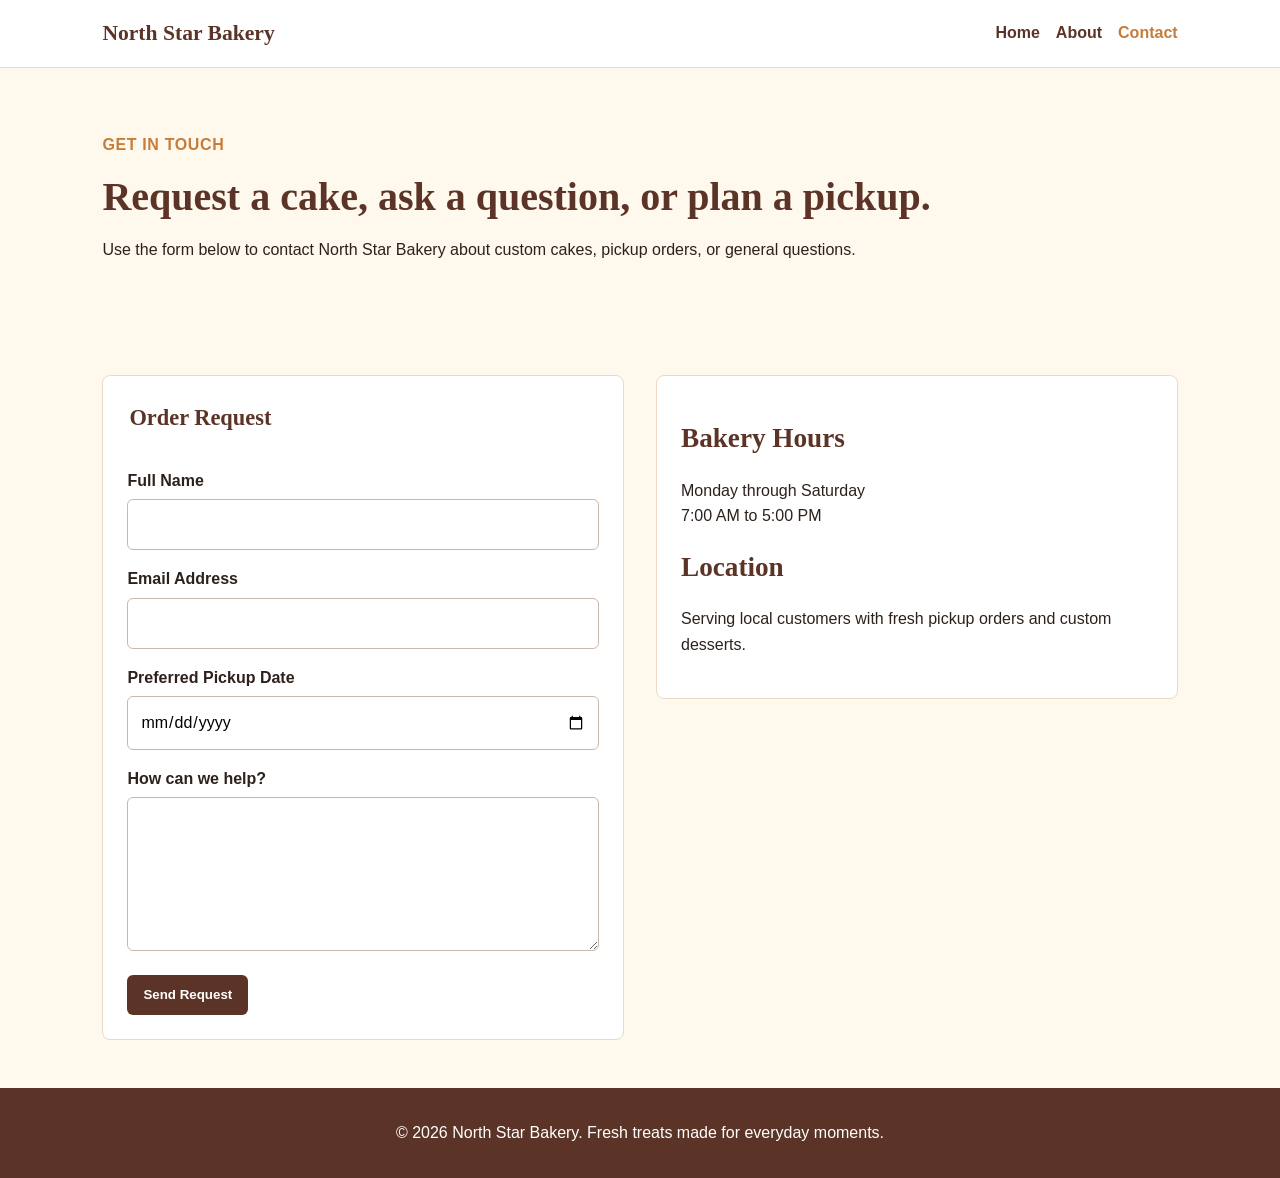
==== contact.html @ 04bd8672 "Add files via upload" ====
<!DOCTYPE html>
<html lang="en">
<head>
  <meta charset="UTF-8">
  <meta name="viewport" content="width=device-width, initial-scale=1.0">
  <title>Contact North Star Bakery</title>
  <link rel="stylesheet" href="style.css">
</head>
<body>
  <header>
    <nav class="navbar" aria-label="Primary navigation">
      <a class="logo" href="index.html">North Star Bakery</a>
      <div class="nav-links">
        <a href="index.html">Home</a>
        <a href="about.html">About</a>
        <a href="contact.html" aria-current="page">Contact</a>
      </div>
    </nav>
  </header>

  <main>
    <section class="page-header">
      <p class="eyebrow">Get in touch</p>
      <h1>Request a cake, ask a question, or plan a pickup.</h1>
      <p>Use the form below to contact North Star Bakery about custom cakes, pickup orders, or general questions.</p>
    </section>

    <section class="section contact-layout">
      <form action="#" method="post">
        <fieldset>
          <legend>Order Request</legend>

          <label for="full-name">Full Name</label>
          <input type="text" id="full-name" name="full-name" required>

          <label for="email">Email Address</label>
          <input type="email" id="email" name="email" required>

          <label for="pickup-date">Preferred Pickup Date</label>
          <input type="date" id="pickup-date" name="pickup-date">

          <label for="message">How can we help?</label>
          <textarea id="message" name="message" rows="5" required></textarea>

          <button type="submit">Send Request</button>
        </fieldset>
      </form>

      <aside class="contact-card">
        <h2>Bakery Hours</h2>
        <p>Monday through Saturday<br>7:00 AM to 5:00 PM</p>
        <h2>Location</h2>
        <p>Serving local customers with fresh pickup orders and custom desserts.</p>
      </aside>
    </section>
  </main>

  <footer>
    <p>&copy; 2026 North Star Bakery. Fresh treats made for everyday moments.</p>
  </footer>
</body>
</html>
---- style.css ----
:root {
  --cream: #fff8ed;
  --brown: #5b3427;
  --caramel: #c77d3a;
  --soft-gold: #f4d9a6;
  --white: #ffffff;
  --text: #2d211c;
}

* {
  box-sizing: border-box;
}

body {
  margin: 0;
  font-family: Arial, Helvetica, sans-serif;
  background: var(--cream);
  color: var(--text);
  line-height: 1.6;
}

img {
  max-width: 100%;
  display: block;
}

.navbar {
  display: flex;
  justify-content: space-between;
  align-items: center;
  gap: 1rem;
  padding: 1rem 8%;
  background: var(--white);
  border-bottom: 1px solid #ecd9c8;
}

.logo {
  color: var(--brown);
  font-family: Georgia, "Times New Roman", serif;
  font-size: 1.35rem;
  font-weight: 700;
  text-decoration: none;
}

.nav-links {
  display: flex;
  gap: 1rem;
  flex-wrap: wrap;
}

.nav-links a {
  color: var(--brown);
  font-weight: 700;
  text-decoration: none;
}

.nav-links a:hover,
.nav-links a[aria-current="page"] {
  color: var(--caramel);
}

.hero,
.page-header,
.section {
  padding: 3rem 8%;
}

.hero {
  display: flex;
  align-items: center;
  gap: 2rem;
}

.hero-text,
.hero img {
  flex: 1 1 300px;
}

.hero img {
  border-radius: 8px;
  border: 4px solid var(--soft-gold);
}

h1,
h2,
h3 {
  font-family: Georgia, "Times New Roman", serif;
  color: var(--brown);
  line-height: 1.2;
}

h1 {
  font-size: 2.5rem;
  margin: 0.5rem 0 1rem;
}

h2 {
  font-size: 1.7rem;
}

.eyebrow {
  color: var(--caramel);
  font-weight: 700;
  letter-spacing: 0.04em;
  text-transform: uppercase;
}

.button,
button {
  display: inline-block;
  border: 0;
  border-radius: 6px;
  background: var(--brown);
  color: var(--white);
  cursor: pointer;
  font-weight: 700;
  padding: 0.8rem 1rem;
  text-decoration: none;
}

.button:hover,
button:hover {
  background: var(--caramel);
}

.card-grid {
  display: flex;
  gap: 1rem;
  flex-wrap: wrap;
}

.card {
  flex: 1 1 220px;
  background: var(--white);
  border: 1px solid #ecd9c8;
  border-radius: 8px;
  padding: 1.25rem;
}

.split,
.contact-layout {
  display: flex;
  gap: 2rem;
  align-items: flex-start;
}

.split > *,
.contact-layout > * {
  flex: 1 1 300px;
}

.feature-list {
  background: var(--soft-gold);
  border-radius: 8px;
  margin: 0;
  padding: 1.5rem 1.5rem 1.5rem 2rem;
}

form,
.contact-card {
  background: var(--white);
  border: 1px solid #ecd9c8;
  border-radius: 8px;
  padding: 1.5rem;
}

fieldset {
  border: 0;
  margin: 0;
  padding: 0;
}

legend {
  color: var(--brown);
  font-family: Georgia, "Times New Roman", serif;
  font-size: 1.4rem;
  font-weight: 700;
  margin-bottom: 1rem;
}

label {
  display: block;
  font-weight: 700;
  margin-top: 1rem;
}

input,
textarea {
  width: 100%;
  border: 1px solid #cdb7a8;
  border-radius: 6px;
  font: inherit;
  margin-top: 0.35rem;
  padding: 0.75rem;
}

button {
  margin-top: 1rem;
}

footer {
  background: var(--brown);
  color: var(--white);
  padding: 1rem 8%;
  text-align: center;
}

@media (max-width: 720px) {
  .navbar,
  .hero,
  .split,
  .contact-layout {
    flex-direction: column;
  }

  .navbar {
    align-items: flex-start;
  }

  h1 {
    font-size: 2rem;
  }

  .hero,
  .page-header,
  .section {
    padding: 2rem 6%;
  }
}
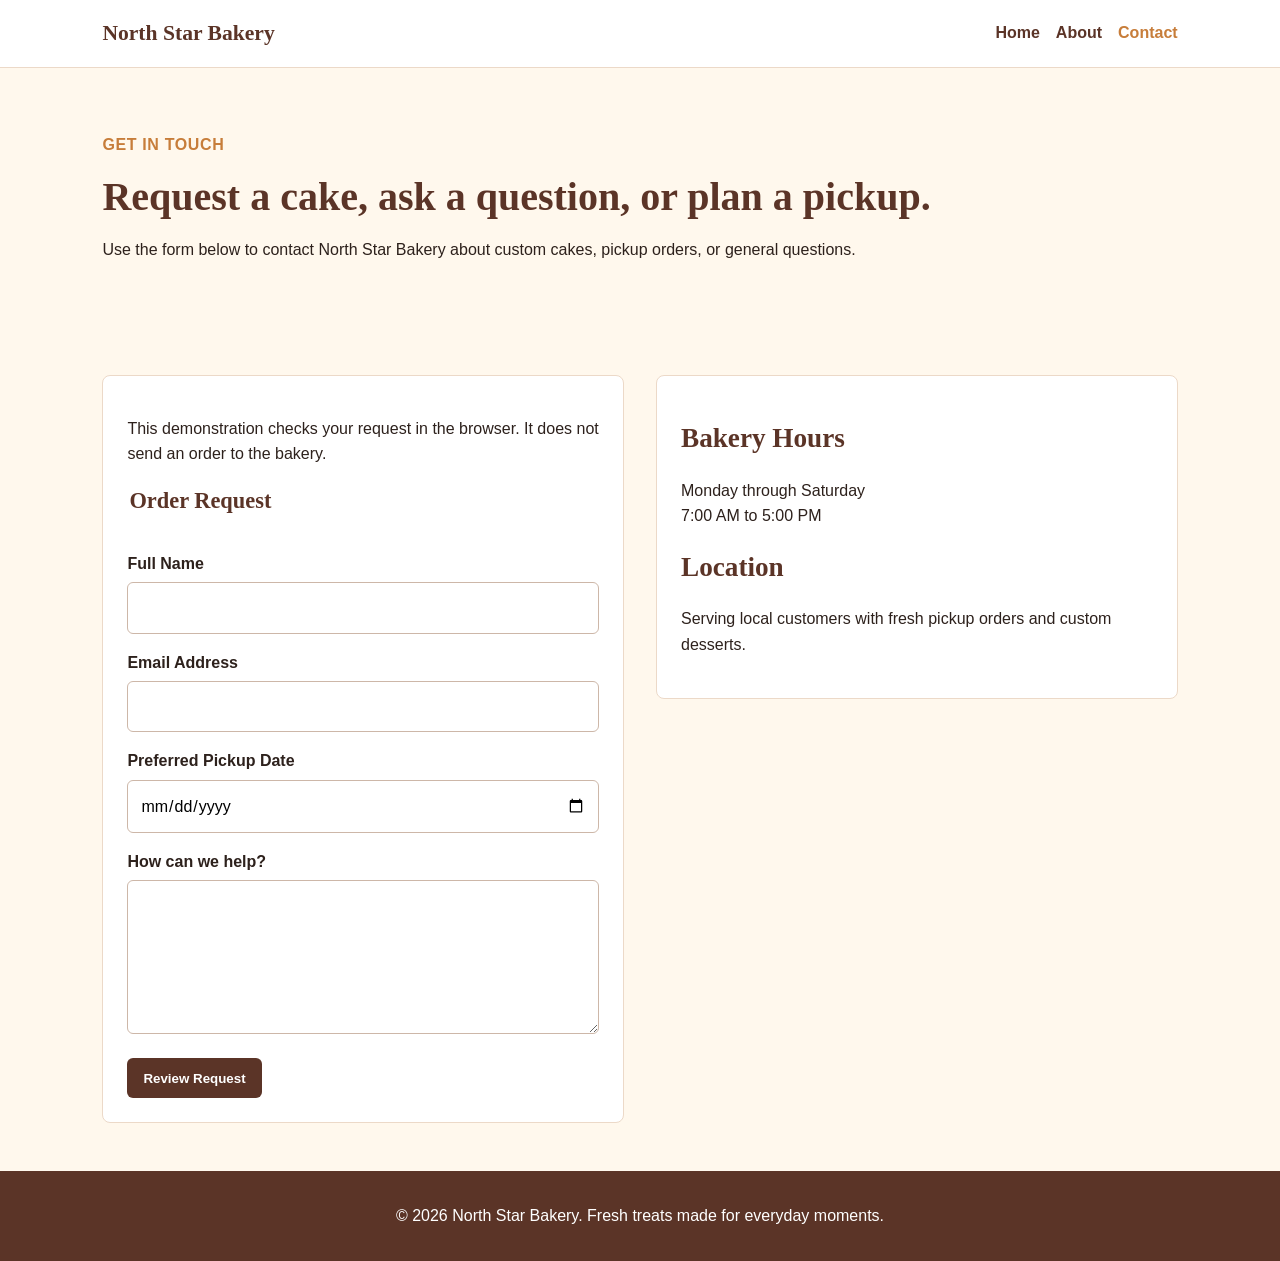
==== commit 0c669676: "Add files via upload" ====
--- a/contact.html
+++ b/contact.html
@@ -5,6 +5,7 @@
   <meta name="viewport" content="width=device-width, initial-scale=1.0">
   <title>Contact North Star Bakery</title>
   <link rel="stylesheet" href="style.css">
+  <script src="script.js" defer></script>
 </head>
 <body>
   <header>
@@ -26,24 +27,31 @@
     </section>
 
     <section class="section contact-layout">
-      <form action="#" method="post">
+      <form action="#" method="post" id="order-form">
+        <p>This demonstration checks your request in the browser. It does not send an order to the bakery.</p>
+        <noscript><p>Enable JavaScript to use the request preview.</p></noscript>
         <fieldset>
           <legend>Order Request</legend>
 
           <label for="full-name">Full Name</label>
-          <input type="text" id="full-name" name="full-name" required>
+          <input type="text" id="full-name" aria-describedby="full-name-error" name="full-name" required>
+          <p class="field-error" id="full-name-error" aria-live="polite"></p>
 
           <label for="email">Email Address</label>
-          <input type="email" id="email" name="email" required>
+          <input type="email" id="email" aria-describedby="email-error" name="email" required>
+          <p class="field-error" id="email-error" aria-live="polite"></p>
 
           <label for="pickup-date">Preferred Pickup Date</label>
-          <input type="date" id="pickup-date" name="pickup-date">
+          <input type="date" id="pickup-date" aria-describedby="pickup-date-error" name="pickup-date">
+          <p class="field-error" id="pickup-date-error" aria-live="polite"></p>
 
           <label for="message">How can we help?</label>
-          <textarea id="message" name="message" rows="5" required></textarea>
+          <textarea id="message" aria-describedby="message-error" name="message" rows="5" required></textarea>
+          <p class="field-error" id="message-error" aria-live="polite"></p>
 
-          <button type="submit">Send Request</button>
+          <button type="submit">Review Request</button>
         </fieldset>
+        <div id="form-result" role="status" aria-live="polite"></div>
       </form>
 
       <aside class="contact-card">
--- a/style.css
+++ b/style.css
@@ -227,3 +227,18 @@
     padding: 2rem 6%;
   }
 }
+
+/* Touchstone 4 interactive states and accessible feedback. */
+button[aria-pressed="true"] { background: #674013; }
+.favorites-panel { background: var(--soft-gold); }
+.field-error { color: #9e2424; font-size: .95rem; margin: .3rem 0 0; }
+.field-error:empty { display: none; }
+[aria-invalid="true"] { border: 2px solid #9e2424; }
+#form-result:not(:empty) { margin-top: 1rem; padding: 1rem; background: var(--cream); border-left: 4px solid var(--brown); }
+:focus-visible { outline: 3px solid #7c4d18; outline-offset: 3px; }
+.contact-layout > *, .split > * { min-width: 0; }
+@media (max-width: 720px) {
+  .contact-layout > *, .split > * { width: 100%; flex-basis: auto; }
+}
+.hero > * { min-width: 0; }
+.hero img { width: 100%; height: auto; }
